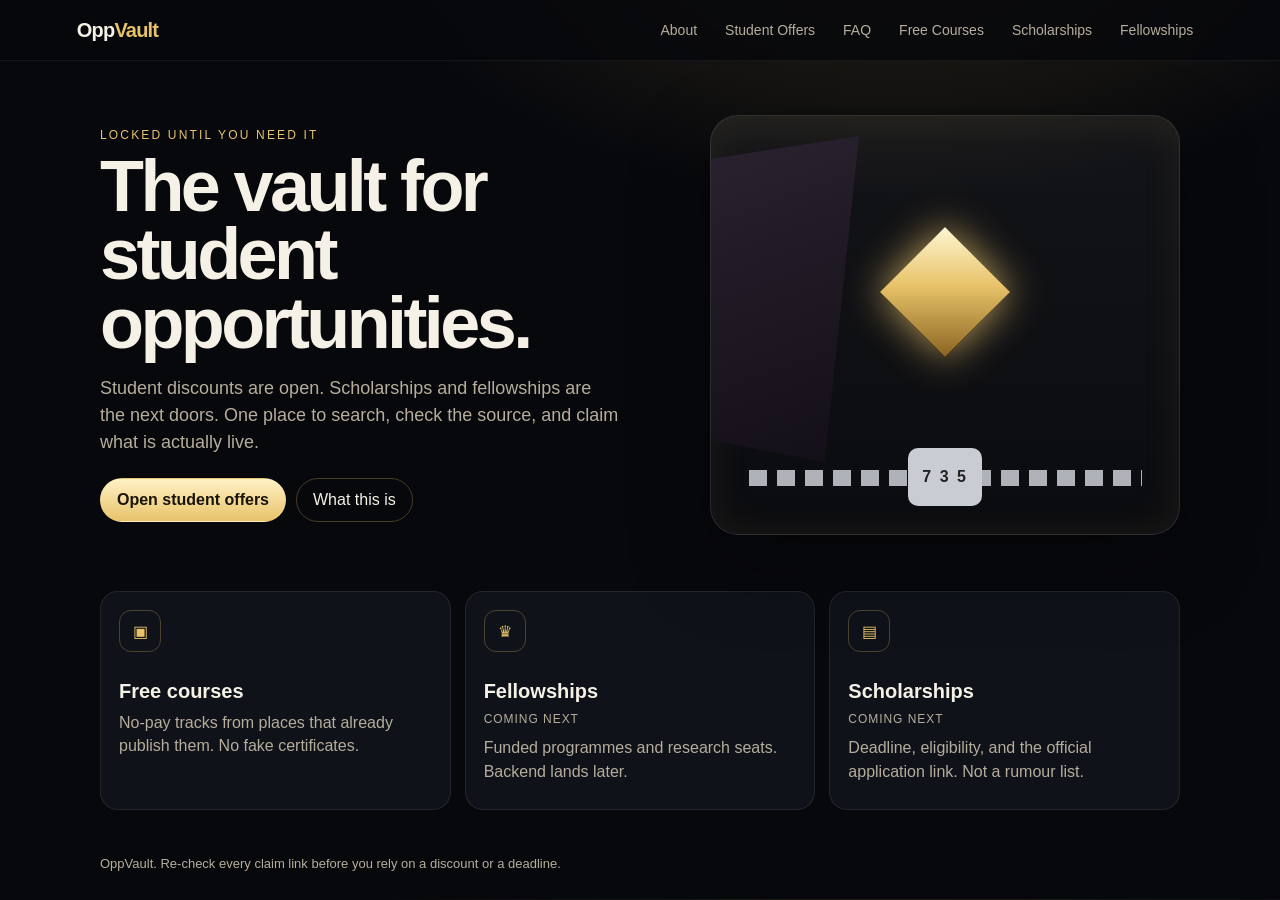
==== index.html @ e2ab7d38 "Add OppVault landing pages" ====
<!DOCTYPE html>
<html lang="en">
<head>
  <meta charset="utf-8" />
  <meta name="viewport" content="width=device-width, initial-scale=1" />
  <title>OppVault</title>
  <link rel="stylesheet" href="styles.css" />
</head>
<body>
  <nav class="nav">
    <a class="brand" href="index.html">Opp<span>Vault</span></a>
    <button class="menu" type="button">Menu</button>
    <div class="links">
      <a href="about.html">About</a>
      <a href="offers.html">Student Offers</a>
      <a href="faq.html">FAQ</a>
      <a href="courses.html">Free Courses</a>
      <a href="scholarships.html">Scholarships</a>
      <a href="fellowships.html">Fellowships</a>
    </div>
  </nav>
  <main class="wrap">
    <section class="hero">
      <div>
        <div class="kicker">Locked until you need it</div>
        <h1>The vault for student opportunities.</h1>
        <p class="lead">Student discounts are open. Scholarships and fellowships are the next doors. One place to search, check the source, and claim what is actually live.</p>
        <div class="actions">
          <a class="btn gold" href="offers.html">Open student offers</a>
          <a class="btn" href="about.html">What this is</a>
        </div>
      </div>
      <div class="vault" aria-hidden="true"><div class="cloth"></div><div class="diamond"></div><div class="chain"></div><div class="lock">7 3 5</div></div>
    </section>
    <section class="section">
      <div class="grid">
        <a class="card" href="courses.html"><div class="mark">▣</div><strong>Free courses</strong><p>No-pay tracks from places that already publish them. No fake certificates.</p></a>
        <a class="card" href="fellowships.html"><div class="mark">♛</div><strong>Fellowships</strong><p class="soon">Coming next</p><p>Funded programmes and research seats. Backend lands later.</p></a>
        <a class="card" href="scholarships.html"><div class="mark">▤</div><strong>Scholarships</strong><p class="soon">Coming next</p><p>Deadline, eligibility, and the official application link. Not a rumour list.</p></a>
      </div>
    </section>
    <footer>OppVault. Re-check every claim link before you rely on a discount or a deadline.</footer>
  </main>
  <script>document.querySelector(".menu").onclick = () => document.querySelector(".links").classList.toggle("open");</script>
</body>
</html>
---- styles.css ----
:root { color-scheme: dark; --bg:#07080c; --card: rgba(18,22,30,.78); --line: rgba(232,195,106,.28); --text:#f6f1e6; --muted:#b7ad9c; --gold:#e8c36a; --gold-2:#fff1c4; --ink:#1a1408; }
* { box-sizing: border-box; }
body { margin:0; font-family: "Avenir Next", "Segoe UI", sans-serif; background: radial-gradient(900px 480px at 70% -10%, rgba(232,195,106,.16), transparent 60%), var(--bg); color: var(--text); }
a { color: inherit; }
.nav { position: sticky; top: 0; z-index: 20; display:flex; align-items:center; justify-content:space-between; gap:16px; padding:14px 6vw; background: rgba(7,8,12,.82); border-bottom: 1px solid rgba(255,255,255,.06); backdrop-filter: blur(16px); }
.brand { font-weight: 750; letter-spacing: -0.04em; text-decoration: none; font-size: 20px; }
.brand span { color: var(--gold); }
.links { display:flex; gap:8px; align-items:center; flex-wrap:wrap; }
.links a { text-decoration:none; color: var(--muted); font-size:14px; padding:8px 10px; border-radius:999px; }
.links a[aria-current="page"], .links a:hover { color: var(--text); background: rgba(255,255,255,.05); }
.menu { display:none; background:transparent; color:var(--text); border:1px solid var(--line); border-radius:10px; padding:8px 10px; }
.wrap { width: min(1080px, calc(100% - 32px)); margin: 0 auto; }
.hero { display:grid; grid-template-columns: 1.1fr .9fr; gap:36px; align-items:center; padding:54px 0 28px; }
.kicker { color: var(--gold); letter-spacing: .18em; font-size: 12px; text-transform: uppercase; }
h1 { font-size: clamp(40px, 6vw, 72px); line-height: .95; letter-spacing: -.05em; margin: 10px 0; }
.lead, .muted { color: var(--muted); line-height: 1.5; }
.lead { font-size: 18px; max-width: 520px; }
.actions { display:flex; gap:10px; flex-wrap:wrap; margin-top: 22px; }
.btn { border-radius: 999px; padding: 12px 16px; text-decoration:none; border:1px solid var(--line); background: transparent; color: var(--text); font: inherit; cursor: pointer; }
.btn.gold { background: linear-gradient(180deg, var(--gold-2), var(--gold)); color: var(--ink); border-color: transparent; font-weight: 700; }
.vault { position: relative; height: 420px; border-radius: 28px; background: linear-gradient(180deg, rgba(255,255,255,.05), rgba(255,255,255,.02)); border: 1px solid rgba(255,255,255,.12); box-shadow: 0 30px 80px rgba(0,0,0,.35), inset 0 0 40px rgba(232,195,106,.08); overflow: hidden; }
.cloth { position:absolute; left:-20px; top:20px; width:46%; height:78%; background: linear-gradient(160deg, #2a2230, #120e16); clip-path: polygon(0 8%, 78% 0, 62% 100%, 0 92%); }
.diamond { position:absolute; left:50%; top:42%; width:92px; height:92px; transform: translate(-50%, -50%) rotate(45deg); background: linear-gradient(135deg, #fff6d2, #e8c36a 45%, #8a6420); box-shadow: 0 0 40px rgba(232,195,106,.8); }
.lock { position:absolute; left:50%; bottom:28px; transform: translateX(-50%); width:74px; height:58px; border-radius:10px; background:#c9cdd3; color:#222; display:grid; place-items:center; font-weight:800; letter-spacing:2px; }
.chain { position:absolute; left:8%; right:8%; bottom:48px; height:16px; background: repeating-linear-gradient(90deg, #d7dbe1 0 18px, transparent 18px 28px); opacity:.8; }
.section { padding: 28px 0 10px; }
.grid { display:grid; grid-template-columns: repeat(3, 1fr); gap: 14px; }
.card, .row { background: var(--card); border: 1px solid rgba(255,255,255,.08); border-radius: 18px; padding: 18px; text-decoration: none; }
.card strong { display:block; font-size: 20px; margin: 28px 0 8px; }
.card p, .row p { color: var(--muted); margin: 0 0 8px; line-height: 1.45; }
.mark { width:42px; height:42px; border-radius:12px; display:grid; place-items:center; border:1px solid var(--line); color: var(--gold); }
.soon { color: var(--gold); font-size: 12px; letter-spacing: .08em; text-transform: uppercase; }
h2 { font-size: 32px; letter-spacing: -.04em; }
.list { display:grid; gap:10px; }
footer { color: var(--muted); padding: 36px 0 28px; font-size: 13px; }
@media (max-width: 800px) { .hero, .grid { grid-template-columns: 1fr; } .links { display:none; } .links.open { display:flex; position:absolute; top:62px; left:0; right:0; background:#0d1016; padding:12px 6vw 16px; flex-direction:column; align-items:flex-start; } .menu { display:block; } .vault { height: 300px; } }
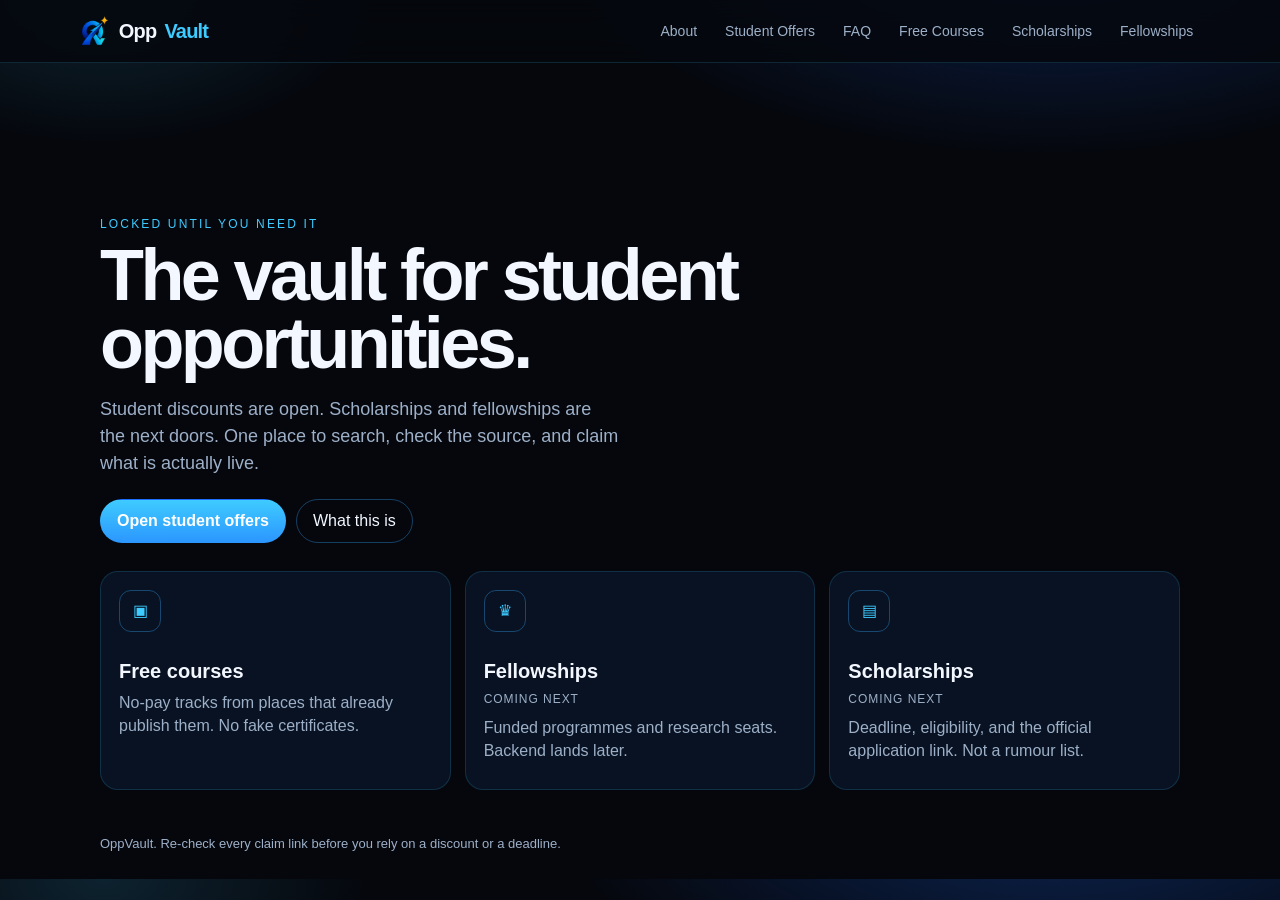
==== commit 5d05aa35: "Use vault clip as hero background" ====
--- a/index.html
+++ b/index.html
@@ -9,7 +9,7 @@
 <body>
   <nav class="nav">
     <a class="brand" href="index.html">Opp<span>Vault</span></a>
-    <button class="menu" type="button">Menu</button>
+    <button class="menu" type="button" aria-label="Open menu">Menu</button>
     <div class="links">
       <a href="about.html">About</a>
       <a href="offers.html">Student Offers</a>
@@ -19,9 +19,13 @@
       <a href="fellowships.html">Fellowships</a>
     </div>
   </nav>
-  <main class="wrap">
-    <section class="hero">
-      <div>
+  <section class="stage">
+    <video class="stage-video" autoplay muted loop playsinline>
+      <source src="hero.mp4" type="video/mp4" />
+    </video>
+    <div class="stage-shade"></div>
+    <div class="wrap">
+      <div class="glass hero-copy">
         <div class="kicker">Locked until you need it</div>
         <h1>The vault for student opportunities.</h1>
         <p class="lead">Student discounts are open. Scholarships and fellowships are the next doors. One place to search, check the source, and claim what is actually live.</p>
@@ -30,17 +34,34 @@
           <a class="btn" href="about.html">What this is</a>
         </div>
       </div>
-      <div class="vault" aria-hidden="true"><div class="cloth"></div><div class="diamond"></div><div class="chain"></div><div class="lock">7 3 5</div></div>
-    </section>
+    </div>
+  </section>
+  <main class="wrap">
     <section class="section">
       <div class="grid">
-        <a class="card" href="courses.html"><div class="mark">▣</div><strong>Free courses</strong><p>No-pay tracks from places that already publish them. No fake certificates.</p></a>
-        <a class="card" href="fellowships.html"><div class="mark">♛</div><strong>Fellowships</strong><p class="soon">Coming next</p><p>Funded programmes and research seats. Backend lands later.</p></a>
-        <a class="card" href="scholarships.html"><div class="mark">▤</div><strong>Scholarships</strong><p class="soon">Coming next</p><p>Deadline, eligibility, and the official application link. Not a rumour list.</p></a>
+        <a class="card glass" href="courses.html">
+          <div class="mark">▣</div>
+          <strong>Free courses</strong>
+          <p>No-pay tracks from places that already publish them. No fake certificates.</p>
+        </a>
+        <a class="card glass" href="fellowships.html">
+          <div class="mark">♛</div>
+          <strong>Fellowships</strong>
+          <p class="soon">Coming next</p>
+          <p>Funded programmes and research seats. Backend lands later.</p>
+        </a>
+        <a class="card glass" href="scholarships.html">
+          <div class="mark">▤</div>
+          <strong>Scholarships</strong>
+          <p class="soon">Coming next</p>
+          <p>Deadline, eligibility, and the official application link. Not a rumour list.</p>
+        </a>
       </div>
     </section>
     <footer>OppVault. Re-check every claim link before you rely on a discount or a deadline.</footer>
   </main>
-  <script>document.querySelector(".menu").onclick = () => document.querySelector(".links").classList.toggle("open");</script>
+  <script>
+    document.querySelector(".menu").onclick = () => document.querySelector(".links").classList.toggle("open");
+  </script>
 </body>
 </html>
--- a/styles.css
+++ b/styles.css
@@ -1,36 +1,93 @@
-:root { color-scheme: dark; --bg:#07080c; --card: rgba(18,22,30,.78); --line: rgba(232,195,106,.28); --text:#f6f1e6; --muted:#b7ad9c; --gold:#e8c36a; --gold-2:#fff1c4; --ink:#1a1408; }
+
+:root {
+  color-scheme: dark;
+  --bg: #05070d;
+  --card: rgba(10, 22, 42, 0.78);
+  --line: rgba(56, 168, 255, 0.35);
+  --text: #f3f7ff;
+  --muted: #9db0c8;
+  --gold: #f0b429;
+  --cyan: #3ecbff;
+  --blue: #1d6dff;
+  --ink: #041018;
+}
 * { box-sizing: border-box; }
-body { margin:0; font-family: "Avenir Next", "Segoe UI", sans-serif; background: radial-gradient(900px 480px at 70% -10%, rgba(232,195,106,.16), transparent 60%), var(--bg); color: var(--text); }
+body {
+  margin: 0;
+  font-family: "Avenir Next", "Segoe UI", sans-serif;
+  background:
+    radial-gradient(820px 420px at 82% -12%, rgba(29, 109, 255, 0.32), transparent 62%),
+    radial-gradient(480px 260px at 8% 0%, rgba(62, 203, 255, 0.14), transparent 55%),
+    var(--bg);
+  color: var(--text);
+}
 a { color: inherit; }
-.nav { position: sticky; top: 0; z-index: 20; display:flex; align-items:center; justify-content:space-between; gap:16px; padding:14px 6vw; background: rgba(7,8,12,.82); border-bottom: 1px solid rgba(255,255,255,.06); backdrop-filter: blur(16px); }
-.brand { font-weight: 750; letter-spacing: -0.04em; text-decoration: none; font-size: 20px; }
-.brand span { color: var(--gold); }
-.links { display:flex; gap:8px; align-items:center; flex-wrap:wrap; }
-.links a { text-decoration:none; color: var(--muted); font-size:14px; padding:8px 10px; border-radius:999px; }
-.links a[aria-current="page"], .links a:hover { color: var(--text); background: rgba(255,255,255,.05); }
-.menu { display:none; background:transparent; color:var(--text); border:1px solid var(--line); border-radius:10px; padding:8px 10px; }
+.nav {
+  position: sticky; top: 0; z-index: 20;
+  display: flex; align-items: center; justify-content: space-between; gap: 16px;
+  padding: 14px 6vw;
+  background: rgba(5, 7, 13, 0.86);
+  border-bottom: 1px solid rgba(62, 203, 255, 0.16);
+  backdrop-filter: blur(16px);
+}
+.brand { font-weight: 750; letter-spacing: -0.04em; text-decoration: none; font-size: 20px; display: inline-flex; align-items: center; gap: 8px; }
+.brand span { color: var(--cyan); }
+.brand::before { content: ""; width: 34px; height: 34px; background: url("[data-uri]") center/contain no-repeat; }
+.links { display: flex; gap: 8px; align-items: center; flex-wrap: wrap; }
+.links a { text-decoration: none; color: var(--muted); font-size: 14px; padding: 8px 10px; border-radius: 999px; }
+.links a[aria-current="page"], .links a:hover { color: var(--text); background: rgba(29, 109, 255, 0.18); }
+.menu { display: none; background: transparent; color: var(--text); border: 1px solid var(--line); border-radius: 10px; padding: 8px 10px; }
 .wrap { width: min(1080px, calc(100% - 32px)); margin: 0 auto; }
-.hero { display:grid; grid-template-columns: 1.1fr .9fr; gap:36px; align-items:center; padding:54px 0 28px; }
-.kicker { color: var(--gold); letter-spacing: .18em; font-size: 12px; text-transform: uppercase; }
-h1 { font-size: clamp(40px, 6vw, 72px); line-height: .95; letter-spacing: -.05em; margin: 10px 0; }
+.hero { display: grid; grid-template-columns: 1.1fr 0.9fr; gap: 36px; align-items: center; padding: 54px 0 28px; }
+.kicker { color: var(--cyan); letter-spacing: 0.18em; font-size: 12px; text-transform: uppercase; }
+h1 { font-size: clamp(40px, 6vw, 72px); line-height: 0.95; letter-spacing: -0.05em; margin: 10px 0; }
 .lead, .muted { color: var(--muted); line-height: 1.5; }
 .lead { font-size: 18px; max-width: 520px; }
-.actions { display:flex; gap:10px; flex-wrap:wrap; margin-top: 22px; }
-.btn { border-radius: 999px; padding: 12px 16px; text-decoration:none; border:1px solid var(--line); background: transparent; color: var(--text); font: inherit; cursor: pointer; }
-.btn.gold { background: linear-gradient(180deg, var(--gold-2), var(--gold)); color: var(--ink); border-color: transparent; font-weight: 700; }
-.vault { position: relative; height: 420px; border-radius: 28px; background: linear-gradient(180deg, rgba(255,255,255,.05), rgba(255,255,255,.02)); border: 1px solid rgba(255,255,255,.12); box-shadow: 0 30px 80px rgba(0,0,0,.35), inset 0 0 40px rgba(232,195,106,.08); overflow: hidden; }
-.cloth { position:absolute; left:-20px; top:20px; width:46%; height:78%; background: linear-gradient(160deg, #2a2230, #120e16); clip-path: polygon(0 8%, 78% 0, 62% 100%, 0 92%); }
-.diamond { position:absolute; left:50%; top:42%; width:92px; height:92px; transform: translate(-50%, -50%) rotate(45deg); background: linear-gradient(135deg, #fff6d2, #e8c36a 45%, #8a6420); box-shadow: 0 0 40px rgba(232,195,106,.8); }
-.lock { position:absolute; left:50%; bottom:28px; transform: translateX(-50%); width:74px; height:58px; border-radius:10px; background:#c9cdd3; color:#222; display:grid; place-items:center; font-weight:800; letter-spacing:2px; }
-.chain { position:absolute; left:8%; right:8%; bottom:48px; height:16px; background: repeating-linear-gradient(90deg, #d7dbe1 0 18px, transparent 18px 28px); opacity:.8; }
+.actions { display: flex; gap: 10px; flex-wrap: wrap; margin-top: 22px; }
+.btn { border-radius: 999px; padding: 12px 16px; text-decoration: none; border: 1px solid var(--line); background: transparent; color: var(--text); font: inherit; cursor: pointer; }
+.btn.gold { background: linear-gradient(180deg, var(--cyan), var(--blue)); color: white; border-color: transparent; font-weight: 700; }
+.vault { position: relative; height: 420px; border-radius: 28px; background: linear-gradient(180deg, rgba(62,203,255,0.08), rgba(29,109,255,0.04)); border: 1px solid rgba(62,203,255,0.22); box-shadow: 0 30px 80px rgba(0,0,0,0.35), inset 0 0 40px rgba(62,203,255,0.12); overflow: hidden; }
+.cloth { position: absolute; left: -20px; top: 20px; width: 46%; height: 78%; background: linear-gradient(160deg, #12305f, #07101c); clip-path: polygon(0 8%, 78% 0, 62% 100%, 0 92%); }
+.diamond { position: absolute; left: 50%; top: 42%; width: 92px; height: 92px; transform: translate(-50%, -50%) rotate(45deg); background: linear-gradient(135deg, #d7f4ff, #3ecbff 42%, #1d6dff); box-shadow: 0 0 40px rgba(62,203,255,0.75); }
+.lock { position: absolute; left: 50%; bottom: 28px; transform: translateX(-50%); width: 74px; height: 58px; border-radius: 10px; background: #d7e7ff; color: #0b1c33; display: grid; place-items: center; font-weight: 800; letter-spacing: 2px; }
+.chain { position: absolute; left: 8%; right: 8%; bottom: 48px; height: 16px; background: repeating-linear-gradient(90deg, #8ecbff 0 18px, transparent 18px 28px); opacity: 0.8; }
 .section { padding: 28px 0 10px; }
-.grid { display:grid; grid-template-columns: repeat(3, 1fr); gap: 14px; }
-.card, .row { background: var(--card); border: 1px solid rgba(255,255,255,.08); border-radius: 18px; padding: 18px; text-decoration: none; }
-.card strong { display:block; font-size: 20px; margin: 28px 0 8px; }
-.card p, .row p { color: var(--muted); margin: 0 0 8px; line-height: 1.45; }
-.mark { width:42px; height:42px; border-radius:12px; display:grid; place-items:center; border:1px solid var(--line); color: var(--gold); }
-.soon { color: var(--gold); font-size: 12px; letter-spacing: .08em; text-transform: uppercase; }
-h2 { font-size: 32px; letter-spacing: -.04em; }
-.list { display:grid; gap:10px; }
+.grid { display: grid; grid-template-columns: repeat(3, 1fr); gap: 14px; }
+.card, .row, details { background: var(--card); border: 1px solid rgba(62,203,255,0.16); border-radius: 18px; padding: 18px; text-decoration: none; }
+.card strong { display: block; font-size: 20px; margin: 28px 0 8px; }
+.card p, .row p, details p { color: var(--muted); margin: 0 0 8px; line-height: 1.45; }
+.mark { width: 42px; height: 42px; border-radius: 12px; display: grid; place-items: center; border: 1px solid var(--line); color: var(--cyan); }
+.soon { color: var(--gold); font-size: 12px; letter-spacing: 0.08em; text-transform: uppercase; }
+h2 { font-size: 32px; letter-spacing: -0.04em; }
+.list { display: grid; gap: 10px; }
+details summary { cursor: pointer; font-weight: 650; }
 footer { color: var(--muted); padding: 36px 0 28px; font-size: 13px; }
-@media (max-width: 800px) { .hero, .grid { grid-template-columns: 1fr; } .links { display:none; } .links.open { display:flex; position:absolute; top:62px; left:0; right:0; background:#0d1016; padding:12px 6vw 16px; flex-direction:column; align-items:flex-start; } .menu { display:block; } .vault { height: 300px; } }
+@media (max-width: 800px) {
+  .hero, .grid { grid-template-columns: 1fr; }
+  .links { display: none; }
+  .links.open { display: flex; position: absolute; top: 62px; left: 0; right: 0; background: #07101c; padding: 12px 6vw 16px; flex-direction: column; align-items: flex-start; }
+  .menu { display: block; }
+  .vault { height: 300px; }
+}
+
+@keyframes rise { from { opacity: 0; transform: translateY(18px); } to { opacity: 1; transform: none; } }
+@keyframes pulse { 0%, 100% { box-shadow: 0 0 24px rgba(62,203,255,.45); } 50% { box-shadow: 0 0 54px rgba(62,203,255,.95); } }
+@keyframes drift { 0%, 100% { transform: translate(-50%, -50%) rotate(45deg); } 50% { transform: translate(-50%, -56%) rotate(45deg); } }
+@keyframes sway { 0%, 100% { transform: translateX(0); } 50% { transform: translateX(-8px); } }
+@keyframes shine { 0% { background-position: 0% 50%; } 100% { background-position: 100% 50%; } }
+.hero > div { animation: rise .7s ease both; }
+.vault { animation: rise .9s ease .1s both; }
+.diamond { animation: drift 3.4s ease-in-out infinite, pulse 2.6s ease-in-out infinite; }
+.cloth { animation: sway 6s ease-in-out infinite; }
+.card { animation: rise .6s ease both; transition: transform .2s ease, border-color .2s ease; }
+.card:nth-child(2) { animation-delay: .12s; }
+.card:nth-child(3) { animation-delay: .22s; }
+.card:hover { transform: translateY(-4px); border-color: rgba(62,203,255,.55); }
+.btn { transition: transform .15s ease, filter .15s ease; }
+.btn:hover { transform: translateY(-1px); }
+.btn.gold { background-size: 180% 180%; animation: shine 3.5s linear infinite alternate; }
+.brand::before { animation: pulse 2.8s ease-in-out infinite; border-radius: 8px; }
+.row { animation: rise .45s ease both; }
+@media (prefers-reduced-motion: reduce) {
+  *, *::before { animation: none !important; transition: none !important; }
+}
